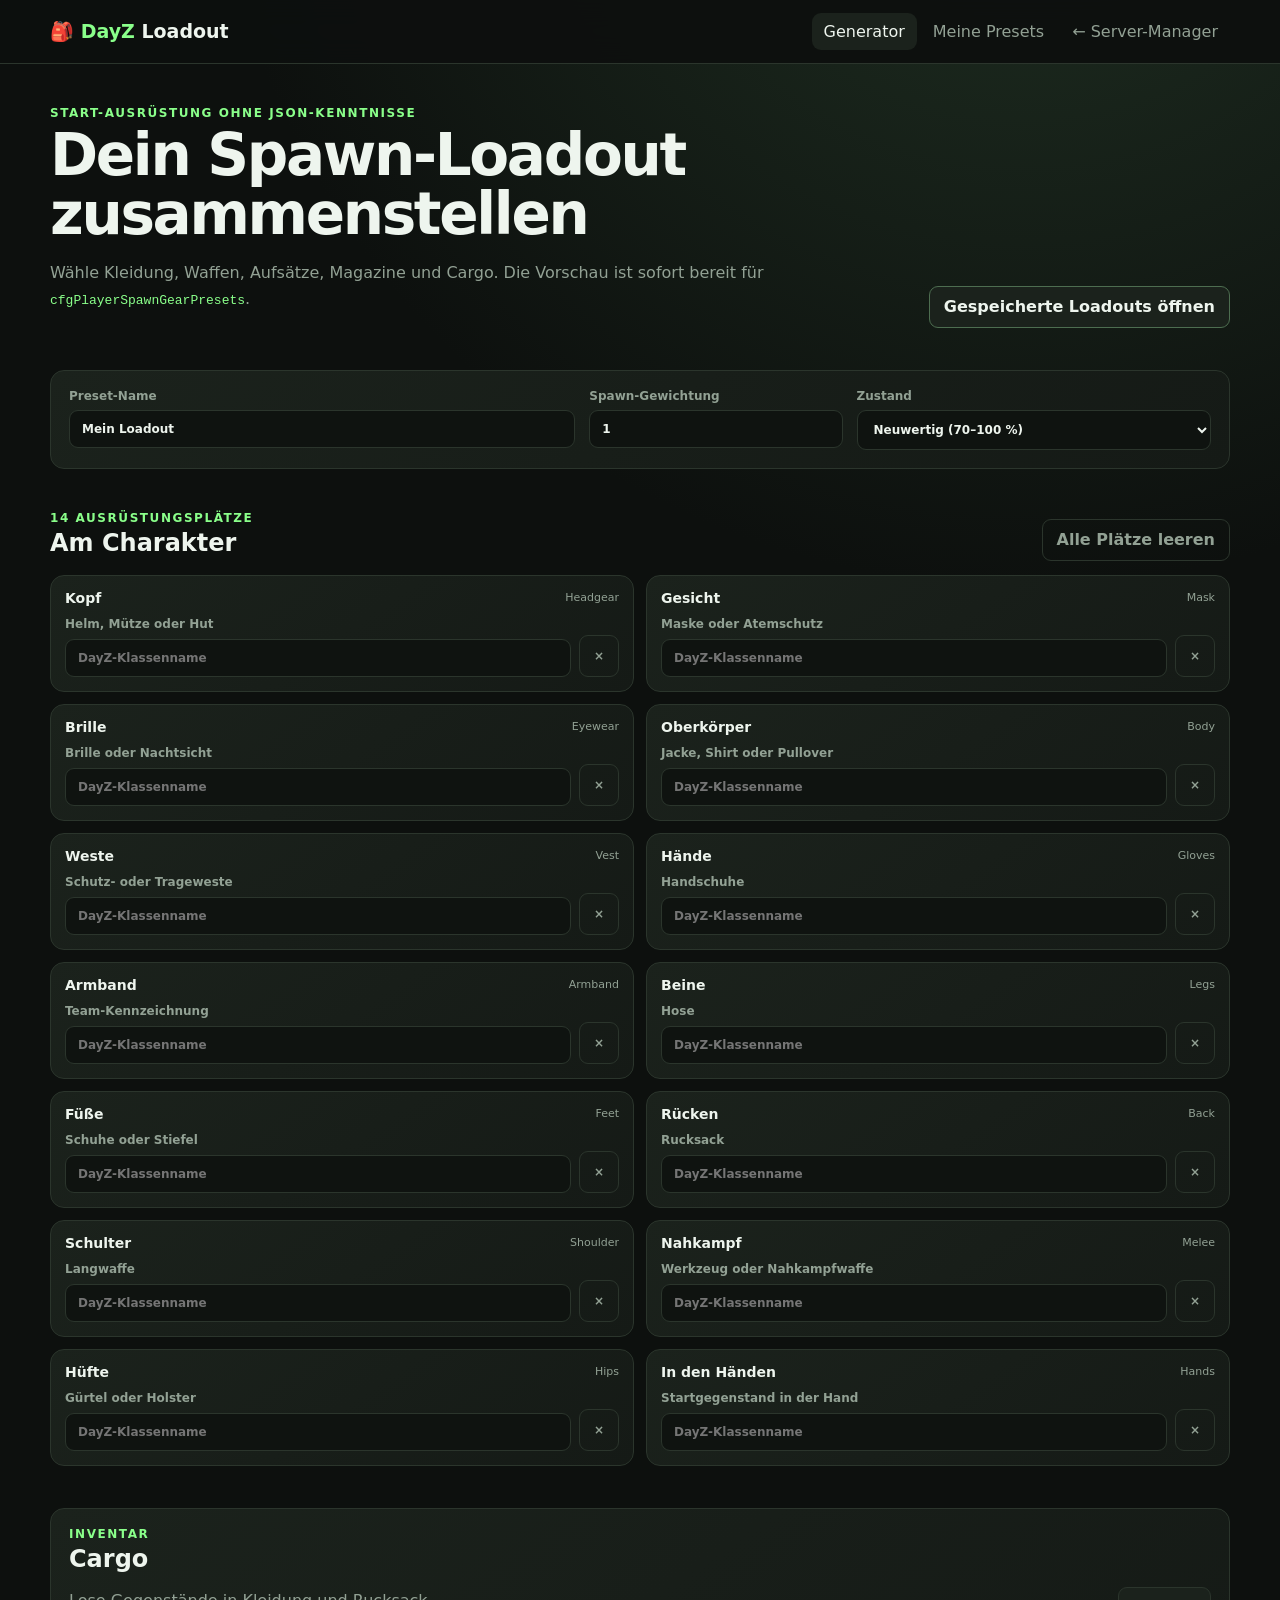
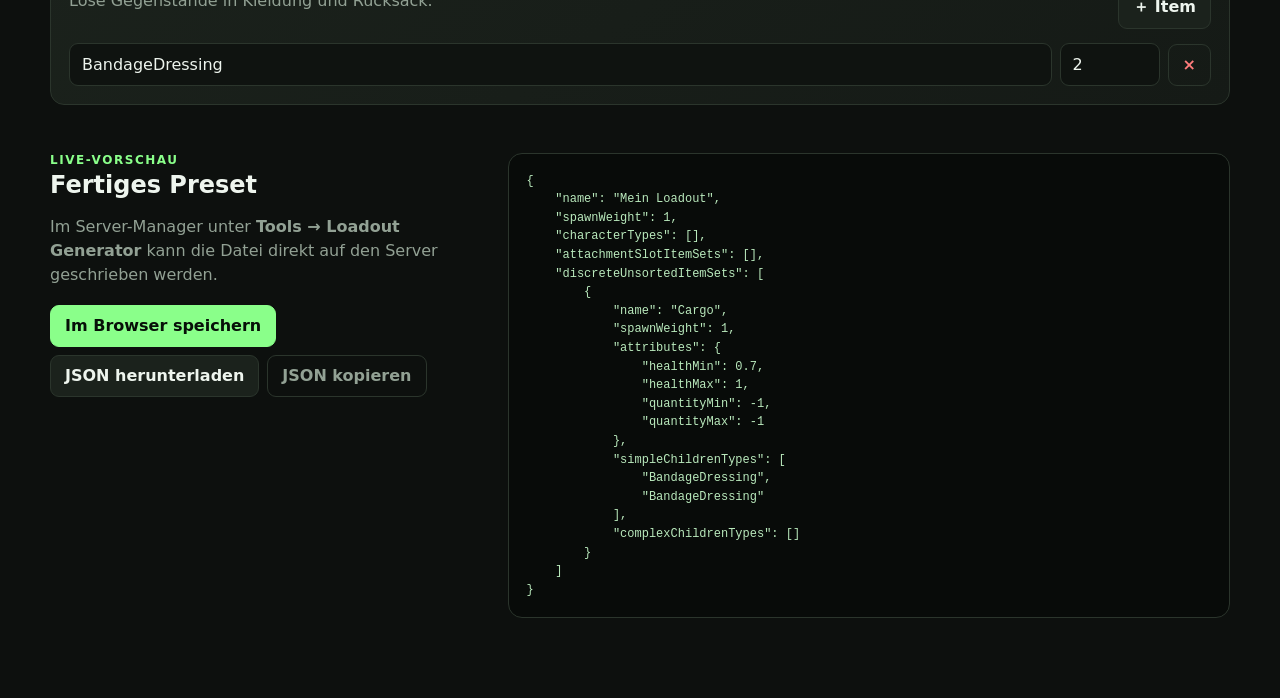
==== loadout/index.html @ a508b0bd "DayZ Server-Manager und Loadout-Designer fertigstellen" ====
<!doctype html>
<html lang="de">
<head>
  <meta charset="utf-8">
  <meta name="viewport" content="width=device-width,initial-scale=1">
  <meta name="theme-color" content="#111611">
  <title>DayZ Loadout-Generator</title>
  <link rel="icon" href="../icon.svg">
  <link rel="stylesheet" href="style.css">
</head>
<body>
  <header class="topbar">
    <a class="brand" href="./">🎒 <span>DayZ</span> Loadout</a>
    <nav>
      <a class="active" href="./">Generator</a>
      <a href="browse.html">Meine Presets</a>
      <a href="../">← Server-Manager</a>
    </nav>
  </header>

  <main>
    <section class="hero">
      <div>
        <p class="eyebrow">START-AUSRÜSTUNG OHNE JSON-KENNTNISSE</p>
        <h1>Dein Spawn-Loadout zusammenstellen</h1>
        <p>Wähle Kleidung, Waffen, Aufsätze, Magazine und Cargo. Die Vorschau ist sofort bereit für <code>cfgPlayerSpawnGearPresets</code>.</p>
      </div>
      <a class="button ghost" href="browse.html">Gespeicherte Loadouts öffnen</a>
    </section>

    <section class="panel settings-grid">
      <label>Preset-Name<input id="preset-name" value="Mein Loadout" maxlength="80"></label>
      <label>Spawn-Gewichtung<input id="spawn-weight" type="number" min="0.01" step="0.1" value="1"></label>
      <label>Zustand
        <select id="health">
          <option value="0.7,1">Neuwertig (70–100 %)</option>
          <option value="0.3,0.7">Gebraucht (30–70 %)</option>
          <option value="0.1,1">Zufällig (10–100 %)</option>
        </select>
      </label>
    </section>

    <section>
      <div class="section-head">
        <div><p class="eyebrow">14 AUSRÜSTUNGSPLÄTZE</p><h2>Am Charakter</h2></div>
        <button id="clear-slots" class="button subtle">Alle Plätze leeren</button>
      </div>
      <div id="slots" class="slot-grid"></div>
    </section>

    <section class="panel cargo-panel">
      <div class="section-head compact">
        <div><p class="eyebrow">INVENTAR</p><h2>Cargo</h2><p class="muted">Lose Gegenstände in Kleidung und Rucksack.</p></div>
        <button id="add-cargo" class="button">＋ Item</button>
      </div>
      <div id="cargo-list"></div>
    </section>

    <section class="preview-layout">
      <div>
        <p class="eyebrow">LIVE-VORSCHAU</p>
        <h2>Fertiges Preset</h2>
        <p class="muted">Im Server-Manager unter <b>Tools → Loadout Generator</b> kann die Datei direkt auf den Server geschrieben werden.</p>
        <div class="actions">
          <button id="save-local" class="button primary">Im Browser speichern</button>
          <button id="download" class="button">JSON herunterladen</button>
          <button id="copy" class="button subtle">JSON kopieren</button>
        </div>
        <p id="message" class="message" aria-live="polite"></p>
      </div>
      <pre id="preview"></pre>
    </section>
  </main>

  <datalist id="item-database"></datalist>
  <script src="data.js"></script>
  <script src="examples.js"></script>
  <script src="loadout.js"></script>
</body>
</html>
---- loadout/style.css ----
:root {
  --bg: #0d100e; --panel: #151a16; --panel2: #1b221c; --line: #2b352c;
  --text: #eef5ee; --muted: #92a194; --accent: #8aff8a; --accent-dark: #1f4b27;
  --danger: #ff7c7c; --radius: 14px;
}
* { box-sizing: border-box; }
html { color-scheme: dark; }
body { margin: 0; background: radial-gradient(circle at 80% -10%, #203123 0, transparent 30%), var(--bg); color: var(--text); font-family: Inter, "Segoe UI", system-ui, sans-serif; }
a { color: inherit; }
.topbar { position: sticky; top: 0; z-index: 20; display: flex; align-items: center; justify-content: space-between; gap: 20px; min-height: 64px; padding: 10px max(18px, calc((100vw - 1180px) / 2)); border-bottom: 1px solid var(--line); background: #0d100eee; backdrop-filter: blur(14px); }
.brand { font-size: 19px; font-weight: 800; text-decoration: none; white-space: nowrap; }.brand span { color: var(--accent); }
nav { display: flex; gap: 4px; overflow-x: auto; } nav a { padding: 9px 12px; border-radius: 9px; color: var(--muted); text-decoration: none; white-space: nowrap; } nav a:hover, nav a.active { background: var(--panel2); color: var(--text); }
main { width: min(1180px, calc(100% - 28px)); margin: auto; padding: 42px 0 80px; }
.hero { display: flex; align-items: end; justify-content: space-between; gap: 30px; margin-bottom: 42px; }.hero h1 { max-width: 720px; margin: 6px 0 10px; font-size: clamp(32px, 6vw, 58px); line-height: 1.02; letter-spacing: -.04em; }.hero p:not(.eyebrow) { max-width: 720px; color: var(--muted); line-height: 1.6; }
.eyebrow { margin: 0; color: var(--accent); font-size: 12px; font-weight: 900; letter-spacing: .13em; }
h2 { margin: 4px 0; font-size: 24px; }.muted { color: var(--muted); line-height: 1.5; }
.panel, .slot-card, .preset-card { border: 1px solid var(--line); border-radius: var(--radius); background: linear-gradient(145deg, var(--panel2), var(--panel)); }
.settings-grid { display: grid; grid-template-columns: 2fr 1fr 1.4fr; gap: 14px; padding: 18px; margin-bottom: 42px; }
label { color: var(--muted); font-size: 12px; font-weight: 700; } input, select { width: 100%; margin-top: 7px; padding: 11px 12px; border: 1px solid var(--line); border-radius: 9px; background: #0f1310; color: var(--text); font: inherit; outline: none; } input:focus, select:focus { border-color: var(--accent); box-shadow: 0 0 0 3px #8aff8a18; }
.section-head { display: flex; align-items: end; justify-content: space-between; gap: 16px; margin: 34px 0 14px; }.section-head.compact { margin-top: 0; }
.slot-grid { display: grid; grid-template-columns: repeat(2, minmax(0, 1fr)); gap: 12px; }
.slot-card { position: relative; padding: 14px; }.slot-title { display: flex; align-items: center; justify-content: space-between; gap: 8px; margin-bottom: 7px; }.slot-title b { font-size: 14px; }.slot-title span { color: var(--muted); font-size: 11px; }.slot-input-row, .cargo-row { display: grid; grid-template-columns: 1fr auto; gap: 8px; align-items: end; }
.extras { display: grid; grid-template-columns: 1fr 1fr; gap: 8px; margin-top: 10px; padding-top: 10px; border-top: 1px solid var(--line); }.extras.hidden { display: none; }.attachment-list { grid-column: 1 / -1; display: flex; flex-wrap: wrap; gap: 6px; }.attachment-list label { display: flex; align-items: center; gap: 5px; padding: 6px 8px; border: 1px solid var(--line); border-radius: 8px; background: #0f1310; color: var(--text); font-weight: 500; }.attachment-list input { width: auto; margin: 0; accent-color: var(--accent); }
.cargo-panel { margin-top: 42px; padding: 18px; }.cargo-row { grid-template-columns: minmax(0, 1fr) 100px auto; margin-top: 9px; }.cargo-row input { margin: 0; }
.button { display: inline-flex; align-items: center; justify-content: center; min-height: 42px; padding: 9px 14px; border: 1px solid var(--line); border-radius: 9px; background: var(--panel2); color: var(--text); font: inherit; font-weight: 750; text-decoration: none; cursor: pointer; }.button:hover { filter: brightness(1.15); }.button.primary { border-color: var(--accent); background: var(--accent); color: #071008; }.button.ghost { border-color: #4d6d50; }.button.subtle { background: transparent; color: var(--muted); }.button.danger { color: var(--danger); }
.preview-layout { display: grid; grid-template-columns: minmax(260px, .75fr) minmax(0, 1.25fr); gap: 24px; margin-top: 48px; align-items: start; }.actions { display: flex; flex-wrap: wrap; gap: 8px; margin-top: 18px; } pre { max-height: 580px; margin: 0; padding: 18px; overflow: auto; border: 1px solid var(--line); border-radius: var(--radius); background: #080b09; color: #b9e9bc; font: 12px/1.55 Consolas, monospace; white-space: pre; }.message { min-height: 22px; color: var(--accent); }
.preset-grid { display: grid; grid-template-columns: repeat(3, minmax(0, 1fr)); gap: 12px; }.preset-card { display: flex; flex-direction: column; padding: 18px; }.preset-card h3 { margin: 0 0 6px; }.preset-card p { flex: 1; color: var(--muted); line-height: 1.5; }.preset-card .meta { margin-bottom: 14px; color: var(--accent); font-size: 12px; }.preset-actions { display: flex; flex-wrap: wrap; gap: 7px; }.empty { grid-column: 1 / -1; padding: 26px; border: 1px dashed var(--line); border-radius: var(--radius); color: var(--muted); text-align: center; }
code { color: var(--accent); }
@media (max-width: 760px) { .topbar { align-items: flex-start; flex-direction: column; gap: 4px; } nav { width: 100%; }.hero { align-items: flex-start; flex-direction: column; }.settings-grid, .preview-layout { grid-template-columns: 1fr; }.slot-grid { grid-template-columns: 1fr; }.preset-grid { grid-template-columns: 1fr; } main { padding-top: 28px; } }
@media (max-width: 440px) { .cargo-row { grid-template-columns: 1fr 78px auto; }.section-head { align-items: flex-start; flex-direction: column; }.extras { grid-template-columns: 1fr; }.hero h1 { font-size: 36px; } }
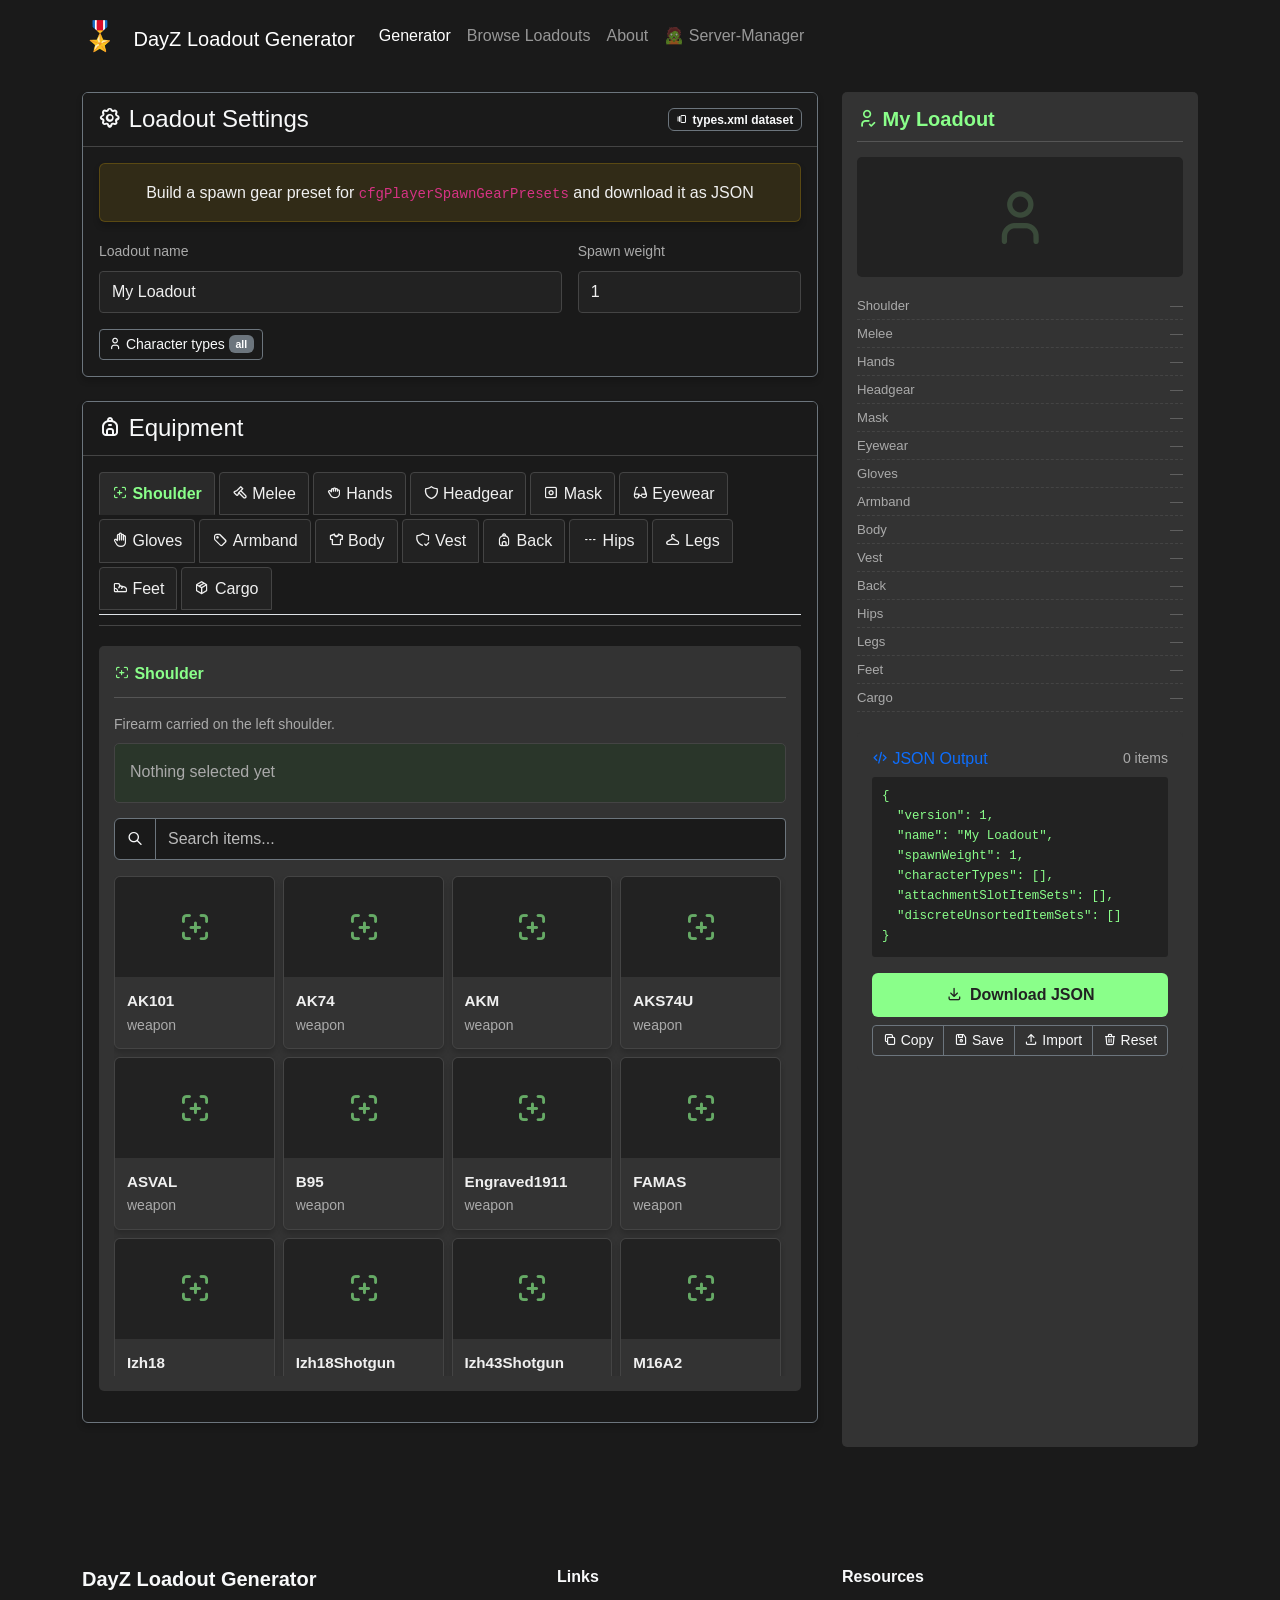
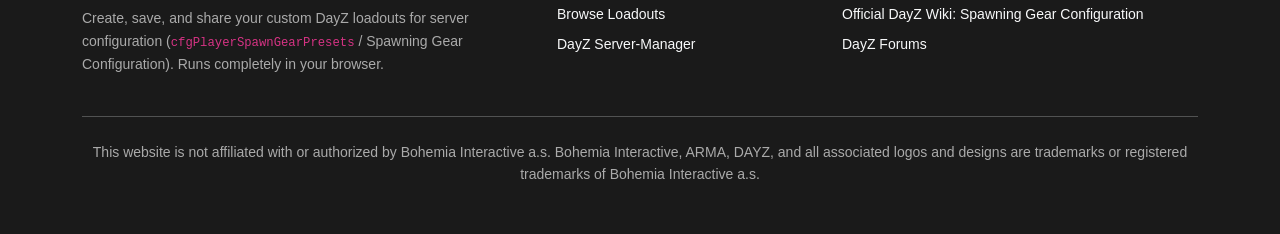
==== commit 60ffcd6e: "Vollständigen Loadout-Bereich und PWA ergänzen" ====
--- a/loadout/index.html
+++ b/loadout/index.html
@@ -1,80 +1,174 @@
-<!doctype html>
-<html lang="de">
+<!DOCTYPE html>
+<html lang="en">
 <head>
-  <meta charset="utf-8">
-  <meta name="viewport" content="width=device-width,initial-scale=1">
-  <meta name="theme-color" content="#111611">
-  <title>DayZ Loadout-Generator</title>
-  <link rel="icon" href="../icon.svg">
-  <link rel="stylesheet" href="style.css">
+<meta charset="UTF-8">
+<meta name="viewport" content="width=device-width,initial-scale=1">
+<title>DayZ Player Loadout Generator</title>
+<link rel="icon" href="data:image/svg+xml,<svg xmlns='http://www.w3.org/2000/svg' viewBox='0 0 100 100'><text y='80' font-size='80'>🎖️</text></svg>">
+<link href="vendor/bootstrap.min.css" rel="stylesheet">
+<link rel="stylesheet" href="vendor/tabler-icons.min.css">
+<link rel="stylesheet" href="vendor/sweetalert2.min.css">
+<link rel="stylesheet" href="loadout.css">
 </head>
 <body>
-  <header class="topbar">
-    <a class="brand" href="./">🎒 <span>DayZ</span> Loadout</a>
-    <nav>
-      <a class="active" href="./">Generator</a>
-      <a href="browse.html">Meine Presets</a>
-      <a href="../">← Server-Manager</a>
-    </nav>
-  </header>
+<nav class="navbar navbar-expand-lg navbar-dark bg-dark">
+  <div class="container">
+    <a class="navbar-brand" href="index.html"><span class="header-logo">🎖️</span> DayZ Loadout Generator</a>
+    <button class="navbar-toggler" type="button" data-bs-toggle="collapse" data-bs-target="#navbarNav"><span class="navbar-toggler-icon"></span></button>
+    <div class="collapse navbar-collapse" id="navbarNav">
+      <ul class="navbar-nav">
+        <li class="nav-item"><a class="nav-link active" href="index.html">Generator</a></li>
+        <li class="nav-item"><a class="nav-link" href="browse-loadouts.html">Browse Loadouts</a></li>
+        <li class="nav-item"><a class="nav-link" href="about.html">About</a></li>
+        <li class="nav-item"><a class="nav-link" href="../index.html">🧟 Server-Manager</a></li>
+      </ul>
+    </div>
+  </div>
+</nav>
 
-  <main>
-    <section class="hero">
-      <div>
-        <p class="eyebrow">START-AUSRÜSTUNG OHNE JSON-KENNTNISSE</p>
-        <h1>Dein Spawn-Loadout zusammenstellen</h1>
-        <p>Wähle Kleidung, Waffen, Aufsätze, Magazine und Cargo. Die Vorschau ist sofort bereit für <code>cfgPlayerSpawnGearPresets</code>.</p>
+<div class="container pb-5">
+  <div class="row g-4">
+    <!-- ===================== Left: builder ===================== -->
+    <div class="col-lg-8">
+
+      <div class="card bg-dark border-secondary mb-4">
+        <div class="card-header bg-dark text-light d-flex justify-content-between align-items-center">
+          <h4 class="mb-0"><i class="ti ti-settings"></i> Loadout Settings</h4>
+          <span class="badge bg-dark text-light border border-secondary" id="gameVersionBadge"><i class="ti ti-versions me-1"></i>types.xml dataset</span>
+        </div>
+        <div class="card-body">
+          <div class="alert alert-warning text-center mb-3" id="loadoutTipsAlert">
+            <div id="loadoutTipsContainer">Build a spawn gear preset for <code>cfgPlayerSpawnGearPresets</code> and download it as JSON</div>
+          </div>
+          <div class="row g-3">
+            <div class="col-md-8">
+              <label class="form-label small text-muted" for="loadout-name">Loadout name</label>
+              <input class="form-control" id="loadout-name" placeholder="e.g. Bambi Starter Kit" value="My Loadout">
+            </div>
+            <div class="col-md-4">
+              <label class="form-label small text-muted" for="loadout-weight">Spawn weight</label>
+              <input class="form-control" id="loadout-weight" type="number" min="0" step="1" value="1">
+            </div>
+          </div>
+          <div class="mt-3">
+            <button class="btn btn-sm btn-outline-secondary text-light" data-bs-toggle="collapse" data-bs-target="#characterCollapse">
+              <i class="ti ti-user"></i> Character types <span id="charCount" class="badge bg-secondary">all</span>
+            </button>
+            <div class="collapse" id="characterCollapse">
+              <div class="character-selection">
+                <div class="small text-muted mb-2">Leave everything unchecked to allow all survivor models.</div>
+                <div id="characterList" class="row row-cols-2 row-cols-md-3"></div>
+              </div>
+            </div>
+          </div>
+        </div>
       </div>
-      <a class="button ghost" href="browse.html">Gespeicherte Loadouts öffnen</a>
-    </section>
 
-    <section class="panel settings-grid">
-      <label>Preset-Name<input id="preset-name" value="Mein Loadout" maxlength="80"></label>
-      <label>Spawn-Gewichtung<input id="spawn-weight" type="number" min="0.01" step="0.1" value="1"></label>
-      <label>Zustand
-        <select id="health">
-          <option value="0.7,1">Neuwertig (70–100 %)</option>
-          <option value="0.3,0.7">Gebraucht (30–70 %)</option>
-          <option value="0.1,1">Zufällig (10–100 %)</option>
-        </select>
-      </label>
-    </section>
+      <div class="card bg-dark border-secondary mb-4">
+        <div class="card-header bg-dark text-light"><h4 class="mb-0"><i class="ti ti-backpack"></i> Equipment</h4></div>
+        <div class="card-body">
+          <div class="category-nav">
+            <ul class="nav nav-tabs" id="slotTabs"></ul>
+          </div>
 
-    <section>
-      <div class="section-head">
-        <div><p class="eyebrow">14 AUSRÜSTUNGSPLÄTZE</p><h2>Am Charakter</h2></div>
-        <button id="clear-slots" class="button subtle">Alle Plätze leeren</button>
+          <div id="slot-editor">
+            <div class="slot-section">
+              <div class="slot-title" id="slot-title">Slot</div>
+              <div class="small text-muted mb-2" id="slot-hint"></div>
+              <div class="selected-items" id="selected-items">
+                <span class="text-muted">Nothing selected yet</span>
+              </div>
+              <div class="input-group mb-3">
+                <span class="input-group-text bg-dark text-light border-secondary"><i class="ti ti-search"></i></span>
+                <input class="form-control bg-dark text-light border-secondary" id="item-search" placeholder="Search items...">
+              </div>
+              <div class="item-grid-container">
+                <div class="row row-cols-2 row-cols-md-3 row-cols-lg-4 g-2 item-grid" id="item-grid"></div>
+              </div>
+            </div>
+          </div>
+        </div>
       </div>
-      <div id="slots" class="slot-grid"></div>
-    </section>
+    </div>
 
-    <section class="panel cargo-panel">
-      <div class="section-head compact">
-        <div><p class="eyebrow">INVENTAR</p><h2>Cargo</h2><p class="muted">Lose Gegenstände in Kleidung und Rucksack.</p></div>
-        <button id="add-cargo" class="button">＋ Item</button>
+    <!-- ===================== Right: preview + JSON ===================== -->
+    <div class="col-lg-4">
+      <div class="character-display">
+        <h5 class="slot-title"><i class="ti ti-user-check"></i> <span id="preview-name">My Loadout</span></h5>
+        <div class="character-img"><i class="ti ti-user"></i></div>
+        <div class="slot-summary" id="slot-summary"></div>
+
+        <div class="json-output">
+          <div class="d-flex justify-content-between align-items-center mb-2">
+            <h6 class="mb-0 text-primary"><i class="ti ti-code"></i> JSON Output</h6>
+            <span class="small text-muted" id="item-count"></span>
+          </div>
+          <pre class="json-code" id="json-output">{}</pre>
+          <div class="d-grid gap-2 mt-3">
+            <button class="btn btn-generate" id="btn-download"><i class="ti ti-download me-1"></i> Download JSON</button>
+            <div class="btn-group">
+              <button class="btn btn-sm btn-outline-secondary text-light" id="btn-copy"><i class="ti ti-copy"></i> Copy</button>
+              <button class="btn btn-sm btn-outline-secondary text-light" id="btn-save"><i class="ti ti-device-floppy"></i> Save</button>
+              <button class="btn btn-sm btn-outline-secondary text-light" id="btn-import"><i class="ti ti-upload"></i> Import</button>
+              <button class="btn btn-sm btn-outline-secondary text-light" id="btn-reset"><i class="ti ti-trash"></i> Reset</button>
+            </div>
+            <input type="file" id="import-file" accept=".json,application/json" class="d-none">
+          </div>
+        </div>
       </div>
-      <div id="cargo-list"></div>
-    </section>
+    </div>
+  </div>
+</div>
 
-    <section class="preview-layout">
-      <div>
-        <p class="eyebrow">LIVE-VORSCHAU</p>
-        <h2>Fertiges Preset</h2>
-        <p class="muted">Im Server-Manager unter <b>Tools → Loadout Generator</b> kann die Datei direkt auf den Server geschrieben werden.</p>
-        <div class="actions">
-          <button id="save-local" class="button primary">Im Browser speichern</button>
-          <button id="download" class="button">JSON herunterladen</button>
-          <button id="copy" class="button subtle">JSON kopieren</button>
-        </div>
-        <p id="message" class="message" aria-live="polite"></p>
+<!-- ===================== Configure item modal ===================== -->
+<div class="modal fade" id="configModal" tabindex="-1">
+  <div class="modal-dialog modal-lg modal-dialog-scrollable">
+    <div class="modal-content">
+      <div class="modal-header">
+        <h5 class="modal-title"><i class="ti ti-adjustments"></i> <span id="config-title">Configure item</span></h5>
+        <button type="button" class="btn-close btn-close-white" data-bs-dismiss="modal"></button>
       </div>
-      <pre id="preview"></pre>
-    </section>
-  </main>
+      <div class="modal-body" id="config-body"></div>
+      <div class="modal-footer">
+        <button class="btn btn-primary" data-bs-dismiss="modal"><i class="ti ti-check me-1"></i> Done</button>
+      </div>
+    </div>
+  </div>
+</div>
 
-  <datalist id="item-database"></datalist>
-  <script src="data.js"></script>
-  <script src="examples.js"></script>
-  <script src="loadout.js"></script>
+<footer class="bg-dark text-light py-5 mt-4">
+  <div class="container">
+    <div class="row g-4">
+      <div class="col-md-5">
+        <h5 class="fw-bold mb-3">DayZ Loadout Generator</h5>
+        <p class="small text-muted">Create, save, and share your custom DayZ loadouts for server configuration
+          (<code>cfgPlayerSpawnGearPresets</code> / Spawning Gear Configuration). Runs completely in your browser.</p>
+      </div>
+      <div class="col-md-3">
+        <h6 class="fw-bold mb-3">Links</h6>
+        <ul class="list-unstyled small">
+          <li class="mb-2"><a href="browse-loadouts.html" class="text-light text-decoration-none hover-primary">Browse Loadouts</a></li>
+          <li class="mb-2"><a href="../index.html" class="text-light text-decoration-none hover-primary">DayZ Server-Manager</a></li>
+        </ul>
+      </div>
+      <div class="col-md-4">
+        <h6 class="fw-bold mb-3">Resources</h6>
+        <ul class="list-unstyled small">
+          <li class="mb-2"><a href="https://community.bistudio.com/wiki/DayZ:Spawning_Gear_Configuration" class="text-light text-decoration-none hover-primary">Official DayZ Wiki: Spawning Gear Configuration</a></li>
+          <li class="mb-2"><a href="https://forums.dayz.com/" class="text-light text-decoration-none hover-primary">DayZ Forums</a></li>
+        </ul>
+      </div>
+    </div>
+    <hr class="my-4 bg-secondary">
+    <div class="text-center small text-muted">
+      <p class="mb-0">This website is not affiliated with or authorized by Bohemia Interactive a.s. Bohemia Interactive, ARMA, DAYZ, and all associated logos and designs are trademarks or registered trademarks of Bohemia Interactive a.s.</p>
+    </div>
+  </div>
+</footer>
+
+<script src="vendor/bootstrap.bundle.min.js"></script>
+<script src="vendor/sweetalert2.min.js"></script>
+<script src="data.js"></script>
+<script src="generator.js"></script>
 </body>
 </html>
--- a/loadout/loadout.css
+++ b/loadout/loadout.css
@@ -0,0 +1,94 @@
+/* DayZ Loadout Generator - shared styles (rebuilt from original dayzboosterz design) */
+:root{--primary-color:#8aff8a;--primary-dark:#5ed45e;--dark-bg:#1a1a1a;--card-bg:#2a2a2a;--card-header-bg:#333;--card-hover:#3a3a3a;--text-light:#f0f0f0;--text-muted:#aaa;--border-color:#444}
+body{background-color:var(--dark-bg);color:var(--text-light);font-family:Inter,-apple-system,BlinkMacSystemFont,"Segoe UI",Roboto,sans-serif;line-height:1.6}
+.card,.modal-content{background-color:var(--card-bg);border-color:var(--border-color);box-shadow:0 4px 6px rgba(0,0,0,.2)}
+.card-header{background-color:var(--card-header-bg)!important;border-bottom:1px solid var(--border-color);padding:12px 15px}
+.modal-footer,.modal-header{border-color:var(--border-color)}
+.modal-dialog.modal-lg{max-width:900px}
+.btn-primary{background-color:var(--primary-color);border-color:var(--primary-dark);color:#222}
+.btn-primary:focus,.btn-primary:hover{background-color:var(--primary-dark);border-color:var(--primary-dark);color:#222}
+.text-muted{color:var(--text-muted)!important}
+.slot-section{background-color:#333;border-radius:5px;padding:15px;margin-bottom:15px}
+.slot-title{border-bottom:1px solid #555;padding-bottom:10px;margin-bottom:15px;font-weight:700;color:var(--primary-color)}
+.item-card{background-color:#333;border:1px solid #444;transition:all .2s ease;border-radius:6px;overflow:hidden;height:100%;cursor:pointer}
+.item-card:hover{background-color:#3d3d3d;transform:translateY(-3px);box-shadow:0 5px 15px rgba(0,0,0,.4)}
+.item-card.selected{border:2px solid var(--primary-color);background-color:#2a3a2a}
+.item-card .card-body{padding:12px}
+.item-card .card-title{font-weight:600;margin-bottom:10px;font-size:.95rem;color:var(--text-light);word-break:break-word}
+.item-img{height:100px;object-fit:contain;background-color:#222;padding:10px;border-radius:5px 5px 0 0;display:flex;align-items:center;justify-content:center;font-size:2.2rem;color:#6a6}
+.character-display{background-color:#333;border-radius:5px;padding:15px;height:100%;position:sticky;top:20px}
+.character-img{background-color:#222;min-height:120px;display:flex;align-items:center;justify-content:center;margin-bottom:15px;border-radius:5px;font-size:4rem;color:#3a4a3a}
+.json-output{background-color:#333;border-radius:5px;padding:15px;margin-top:20px}
+.json-code{background-color:#222;border-radius:3px;padding:10px;color:var(--primary-color);font-family:monospace;font-size:.78rem;max-height:300px;overflow-y:auto;white-space:pre;margin:0}
+.category-nav{margin-bottom:20px;border-bottom:1px solid #444;padding-bottom:10px}
+.nav-tabs .nav-link{padding:8px 12px;font-weight:500;color:var(--text-light);background-color:#222;border-color:var(--border-color);border-radius:4px 4px 0 0;margin-right:4px}
+.nav-tabs .nav-link.active{color:var(--primary-color);background-color:var(--card-bg);border-color:var(--border-color) var(--border-color) var(--card-bg);font-weight:600}
+.nav-tabs .nav-link:hover{border-color:#555;background-color:#3a3a3a}
+.nav-pills .nav-link{padding:8px 12px;margin:0 4px 4px 0;border-radius:4px;color:#ccc;background-color:#333}
+.nav-pills .nav-link.active{background-color:var(--primary-color);color:#222;font-weight:500}
+.hover-primary{transition:color .3s ease,transform .3s ease}
+.hover-primary:hover{color:#0d6efd!important;transform:translateY(-2px)}
+.ti-brand-discord{transition:color .3s ease,transform .3s ease}
+.ti-brand-discord:hover{color:#0d6efd!important;transform:scale(1.1)}
+.bg-dark{background-color:#1a1a1a!important}
+.fw-bold{font-weight:600!important}
+.fs-5{font-size:1.25rem!important}
+.header-logo{height:40px;margin-right:10px;font-size:1.8rem}
+.navbar{background-color:#1a1a1a!important;margin-bottom:20px}
+.selected-items{background-color:#2a362a;border-radius:5px;padding:15px;margin-bottom:15px;min-height:60px;max-height:260px;overflow-y:auto;border:1px solid var(--border-color)}
+.selected-item-badge{background-color:#3a4a3a;border:1px solid var(--primary-color);margin-right:6px;margin-bottom:6px;padding:8px 12px;border-radius:3px;font-weight:500;position:relative;display:flex;width:100%;align-items:center;justify-content:space-between;gap:8px}
+.selected-item-badge i{margin-right:6px;font-size:14px}
+.selected-item-badge .item-label{overflow:hidden;text-overflow:ellipsis;white-space:nowrap}
+.selected-item-badge small{display:block;color:var(--text-muted);font-weight:400;white-space:normal}
+.btn-generate{background-color:var(--primary-color);color:#222;font-weight:600;padding:10px 16px;transition:all .2s;border:none}
+.btn-generate:hover{background-color:var(--primary-dark);color:#222;transform:translateY(-2px)}
+.item-grid{min-height:300px}
+.item-grid-container{max-height:500px;overflow-y:auto;padding-right:5px}
+::-webkit-scrollbar{width:8px;height:8px}
+::-webkit-scrollbar-track{background:#222;border-radius:4px}
+::-webkit-scrollbar-thumb{background:#555;border-radius:4px}
+::-webkit-scrollbar-thumb:hover{background:#666}
+.attachment-card{height:auto;min-height:60px;margin-bottom:8px}
+.attachment-card .card-body{padding:8px}
+.attachment-card .item-img{height:50px;font-size:1.4rem}
+.selected-attachments{min-height:50px;background-color:#2a362a;border-radius:5px;padding:10px;margin-bottom:15px;border:1px solid var(--border-color)}
+.selected-attachments .text-muted{font-weight:700;border-bottom:1px solid #444;padding-bottom:2px;margin-top:10px}
+.character-selection{border:1px solid #444;border-radius:5px;padding:10px;margin-top:10px;max-height:220px;overflow-y:auto}
+#characterList .form-check{margin-bottom:5px}
+.form-check-input{background-color:#333;border-color:#555}
+.form-check-input:checked{background-color:var(--primary-color);border-color:var(--primary-color)}
+.form-check-label{font-size:.8rem}
+.form-control,.form-select{background-color:#222;border:1px solid var(--border-color);color:var(--text-light);border-radius:4px;padding:8px 12px}
+.form-control:focus,.form-select:focus{background-color:#222;color:var(--text-light);border-color:var(--primary-color);box-shadow:0 0 0 .25rem rgba(138,255,138,.2)}
+.complex-children{border-top:1px solid #444;padding-top:8px;margin-top:8px}
+.nav-tabs{flex-wrap:wrap}
+.nav-tabs .nav-item{margin-bottom:5px}
+@media (max-width:768px){.character-img{min-height:80px}.item-card{margin-bottom:15px}.modal-dialog.modal-lg{max-width:95%;margin:10px auto}.character-display{position:static}}
+.alert{border-radius:6px;box-shadow:0 4px 6px rgba(0,0,0,.2)}
+.shoulder-section{border:3px solid;border-radius:8px;padding:15px;margin-bottom:20px;position:relative}
+.left-shoulder{border-color:#4a88e5;background-color:rgba(74,136,229,.1)}
+.right-shoulder{border-color:#e54a4a;background-color:rgba(229,74,74,.1)}
+.shoulder-title{position:absolute;top:-12px;left:15px;background-color:#333;padding:0 10px;font-weight:700}
+.left-shoulder .shoulder-title{color:#4a88e5}
+.right-shoulder .shoulder-title{color:#e54a4a}
+.item-actions{display:flex;align-items:center;gap:4px;flex-shrink:0}
+.action-btn{padding:2px 6px;font-size:.75rem;min-width:28px}
+.action-btn:hover{transform:translateY(-1px)}
+.configure-btn{color:var(--primary-color);border-color:var(--primary-color)}
+.configure-btn:hover{background-color:rgba(138,255,138,.2)}
+.remove-btn{color:#f55;border-color:#f55}
+.remove-btn:hover{background-color:rgba(255,85,85,.2)}
+input.form-control::placeholder{color:rgba(255,255,255,.7);opacity:1}
+#loadoutTipsContainer{transition:opacity .5s ease-in-out;min-height:24px}
+#loadoutTipsAlert{background-color:rgba(255,193,7,.1);border-color:rgba(255,193,7,.2);color:#f0f0f0}
+.loadout-card{background-color:#333;border:1px solid #444;transition:all .2s ease;border-radius:6px;overflow:hidden;height:100%}
+.loadout-card:hover{background-color:#3d3d3d;transform:translateY(-3px);box-shadow:0 5px 15px rgba(0,0,0,.4)}
+.loadout-preview{background-color:#1a1a1a;padding:15px;border-radius:5px;margin-bottom:10px;border:1px solid #444}
+.loadout-items-list{max-height:100px;overflow-y:auto;font-size:.8rem;margin-bottom:10px;padding:8px;background-color:#222;border-radius:4px}
+.loadout-badge{font-size:.75rem;background-color:#3a3a3a;color:var(--primary-color);border-radius:3px;padding:3px 6px;margin-right:4px;margin-bottom:4px;display:inline-block;white-space:nowrap;border:1px solid #555}
+.no-data-message{background-color:rgba(255,255,255,.1);padding:10px;border-radius:4px;color:#aaa;text-align:center;font-style:italic}
+.slot-summary{font-size:.82rem}
+.slot-summary .slot-line{display:flex;justify-content:space-between;border-bottom:1px dashed #444;padding:3px 0}
+.slot-summary .slot-line .slot-name{color:var(--text-muted)}
+.slot-summary .slot-line .slot-val{color:var(--text-light);text-align:right;max-width:65%;overflow:hidden;text-overflow:ellipsis;white-space:nowrap}
+.slot-summary .slot-line .slot-val.empty{color:#666;font-style:italic}
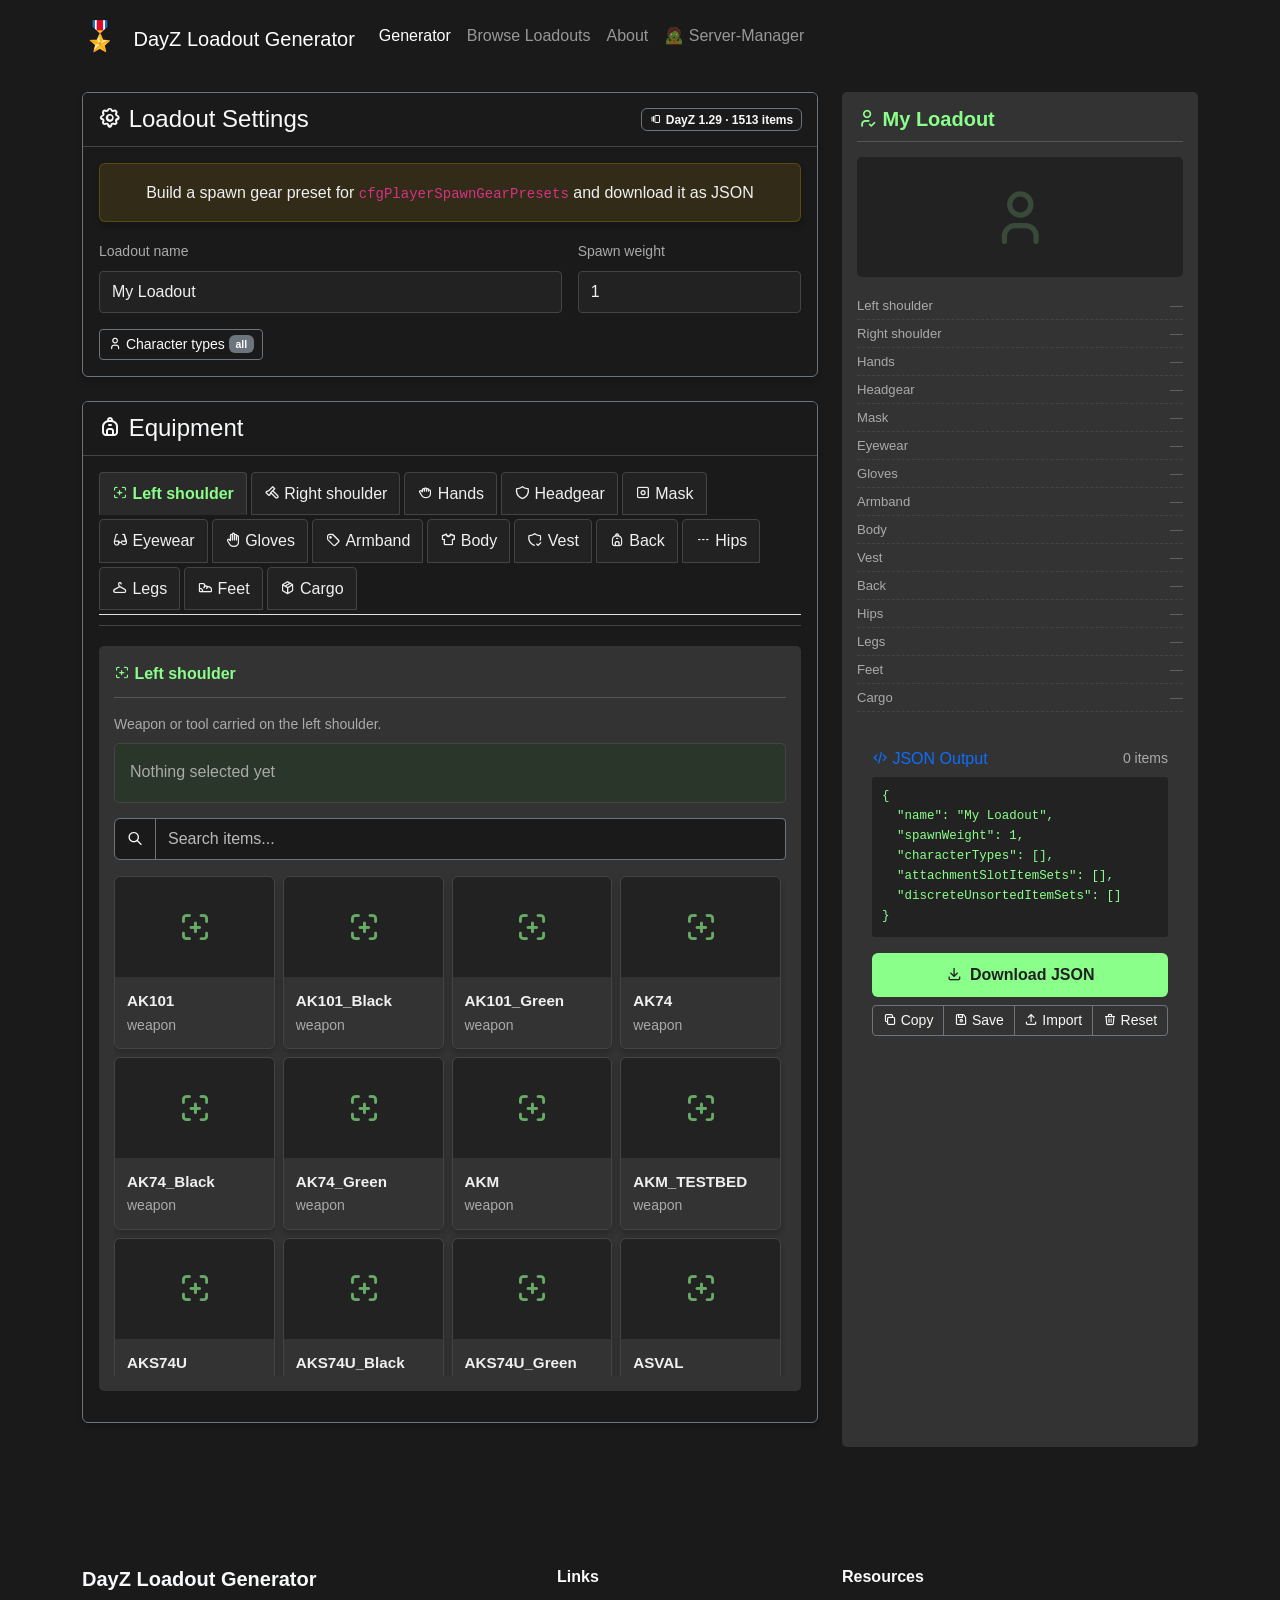
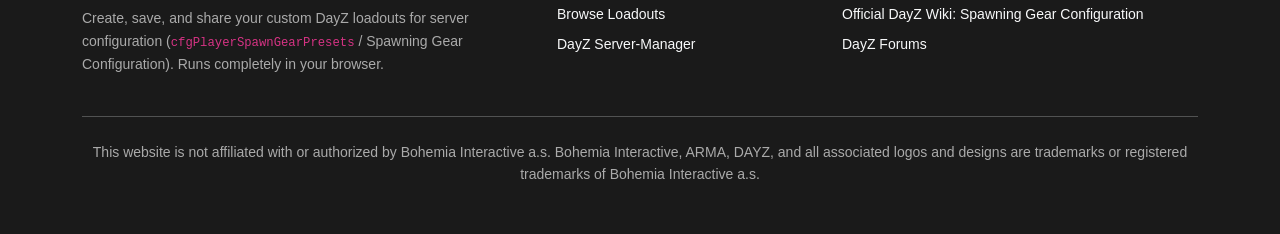
==== commit e6b14f9e: "fix loadout generator schema" ====
--- a/loadout/index.html
+++ b/loadout/index.html
@@ -47,7 +47,7 @@
             </div>
             <div class="col-md-4">
               <label class="form-label small text-muted" for="loadout-weight">Spawn weight</label>
-              <input class="form-control" id="loadout-weight" type="number" min="0" step="1" value="1">
+              <input class="form-control" id="loadout-weight" type="number" min="1" step="1" value="1">
             </div>
           </div>
           <div class="mt-3">
@@ -154,7 +154,7 @@
       <div class="col-md-4">
         <h6 class="fw-bold mb-3">Resources</h6>
         <ul class="list-unstyled small">
-          <li class="mb-2"><a href="https://community.bistudio.com/wiki/DayZ:Spawning_Gear_Configuration" class="text-light text-decoration-none hover-primary">Official DayZ Wiki: Spawning Gear Configuration</a></li>
+          <li class="mb-2"><a href="https://community.bohemia.net/wiki/DayZ:Spawning_Gear_Configuration" class="text-light text-decoration-none hover-primary">Official DayZ Wiki: Spawning Gear Configuration</a></li>
           <li class="mb-2"><a href="https://forums.dayz.com/" class="text-light text-decoration-none hover-primary">DayZ Forums</a></li>
         </ul>
       </div>
@@ -169,6 +169,7 @@
 <script src="vendor/bootstrap.bundle.min.js"></script>
 <script src="vendor/sweetalert2.min.js"></script>
 <script src="data.js"></script>
+<script src="slot-data.js"></script>
 <script src="generator.js"></script>
 </body>
 </html>
